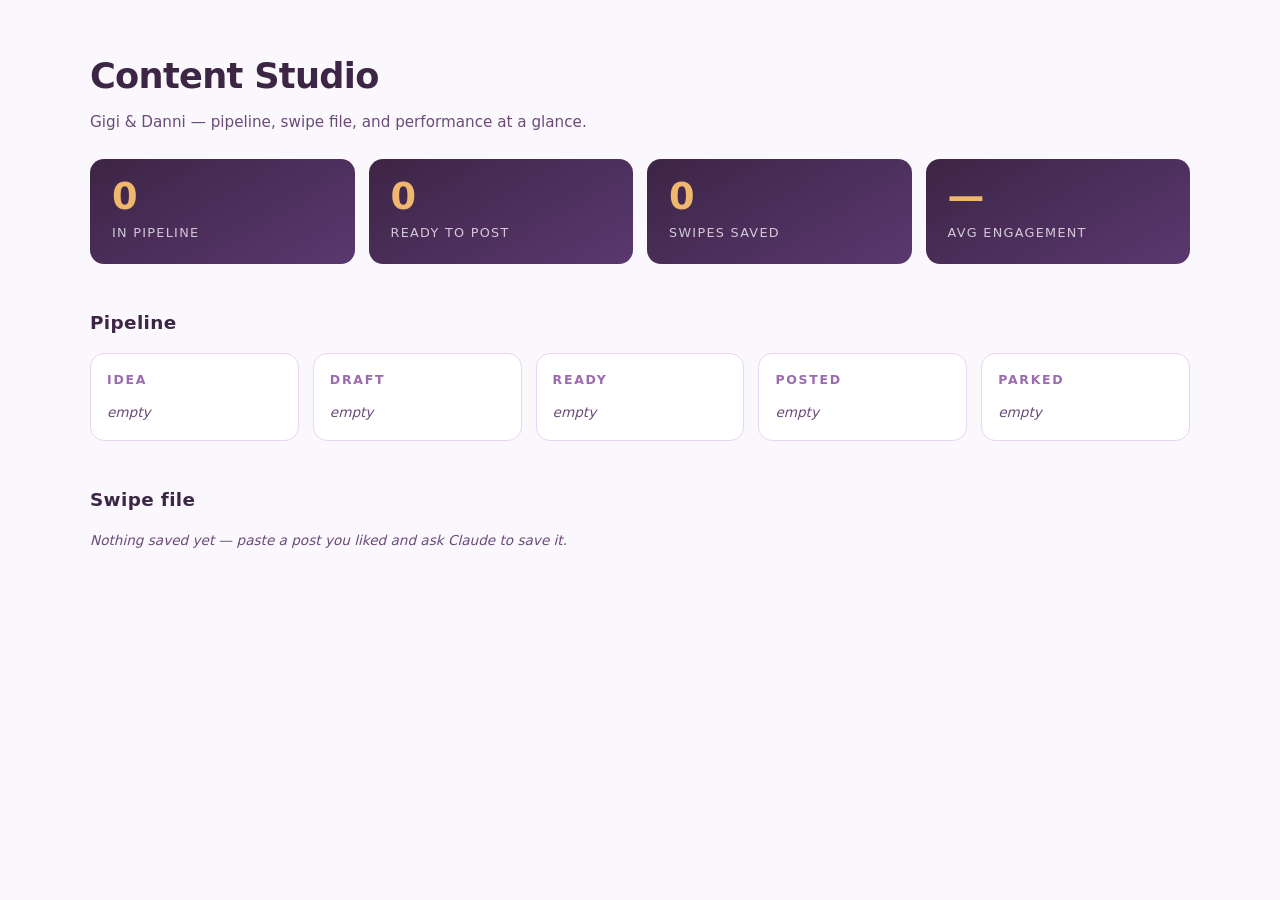
==== studio/dashboard.html @ fd9be827 "Add Content Studio: a self-hosted personal brand tool as a Claude skill Builds a Kleo-style content " ====
<!DOCTYPE html>
<html lang="en">
<head>
<meta charset="UTF-8">
<meta name="viewport" content="width=device-width, initial-scale=1.0">
<title>Content Studio — Gigi &amp; Danni</title>
<style>
  :root{
    --plum:#3d2545; --violet:#5a3870; --gold:#f0b86e; --lavender-mist:#f5eff8;
    --ghost-white:#faf8fc; --muted-plum:#6b4a7a; --soft-lilac:#c8a8d8;
    --light-lilac:#e8d5f0; --medium-purple:#9b6bb0;
  }
  *,*::before,*::after{margin:0;padding:0;box-sizing:border-box}
  body{
    font-family:'Inter',system-ui,-apple-system,sans-serif;
    background:var(--ghost-white); color:var(--plum);
    line-height:1.6; padding:48px 32px 80px;
  }
  .wrap{max-width:1100px;margin:0 auto}
  h1{font-family:'Space Grotesk',system-ui,sans-serif;font-size:2.2rem;letter-spacing:-.02em}
  h1 .amp{color:var(--gold)}
  .sub{color:var(--muted-plum);margin-top:6px;font-size:.95rem}
  h2{font-family:'Space Grotesk',system-ui,sans-serif;font-size:1.15rem;
     margin:44px 0 16px;letter-spacing:.02em}

  .err{background:#fff;border:2px solid var(--gold);border-radius:14px;
       padding:24px;margin-top:28px}
  .err code{background:var(--light-lilac);padding:3px 8px;border-radius:6px;
            font-size:.88rem;display:inline-block;margin-top:8px}

  .stats{display:grid;grid-template-columns:repeat(auto-fit,minmax(150px,1fr));
         gap:14px;margin-top:24px}
  .stat{background:linear-gradient(150deg,var(--plum),var(--violet));
        color:var(--lavender-mist);border-radius:14px;padding:20px 22px}
  .stat .n{font-family:'Space Grotesk',system-ui,sans-serif;font-size:2.3rem;
           font-weight:700;line-height:1;color:var(--gold)}
  .stat .l{font-size:.8rem;letter-spacing:.1em;text-transform:uppercase;
           opacity:.8;margin-top:8px}

  .board{display:grid;grid-template-columns:repeat(auto-fit,minmax(200px,1fr));gap:14px}
  .col{background:#fff;border-radius:14px;padding:16px;border:1px solid var(--light-lilac)}
  .col h3{font-family:'Space Grotesk',system-ui,sans-serif;font-size:.78rem;
          letter-spacing:.14em;text-transform:uppercase;color:var(--medium-purple);
          margin-bottom:12px}
  .card{background:var(--ghost-white);border-left:3px solid var(--soft-lilac);
        border-radius:8px;padding:11px 13px;margin-bottom:9px;font-size:.9rem}
  .card.ready{border-left-color:var(--gold)}
  .card.posted{border-left-color:var(--medium-purple)}
  .card .meta{font-size:.74rem;color:var(--muted-plum);margin-top:5px;
              display:flex;gap:10px;flex-wrap:wrap}
  .empty{color:var(--muted-plum);font-size:.85rem;font-style:italic}

  .swipe{background:#fff;border:1px solid var(--light-lilac);border-radius:14px;
         padding:18px 20px;margin-bottom:12px}
  .swipe .who{font-family:'Space Grotesk',system-ui,sans-serif;font-weight:600}
  .swipe .why{margin-top:8px;font-size:.92rem}
  .swipe .why b{color:var(--medium-purple);letter-spacing:.08em;font-size:.72rem}
  .swipe .txt{margin-top:10px;font-size:.86rem;color:var(--muted-plum);
              border-left:2px solid var(--light-lilac);padding-left:12px}
  .tags{margin-top:10px;display:flex;gap:6px;flex-wrap:wrap}
  .tag{background:var(--light-lilac);color:var(--plum);border-radius:100px;
       padding:3px 11px;font-size:.72rem;letter-spacing:.04em}
</style>
</head>
<body>
<div class="wrap">
  <h1>Content Studio</h1>
  <p class="sub">Gigi <span class="amp">&amp;</span> Danni — pipeline, swipe file, and performance at a glance.</p>
  <div id="out"></div>
</div>

<script>
const STATUSES = ['idea','draft','ready','posted','parked'];
const esc = s => String(s ?? '').replace(/[&<>"]/g, c =>
  ({'&':'&amp;','<':'&lt;','>':'&gt;','"':'&quot;'}[c]));

async function load(path){
  const res = await fetch(path, {cache:'no-store'});
  if(!res.ok) throw new Error(path + ' → ' + res.status);
  return res.json();
}

function engagement(p){
  const m = p.metrics || {};
  return (m.likes||0) + (m.comments||0) + (m.reposts||0);
}

function render(posts, swipes){
  const out = document.getElementById('out');
  const logged = posts.filter(p => (p.metrics||{}).likes !== undefined);
  const avg = logged.length
    ? Math.round(logged.reduce((a,p)=>a+engagement(p),0)/logged.length) : '—';

  let html = `<div class="stats">
    <div class="stat"><div class="n">${posts.length}</div><div class="l">in pipeline</div></div>
    <div class="stat"><div class="n">${posts.filter(p=>p.status==='ready').length}</div><div class="l">ready to post</div></div>
    <div class="stat"><div class="n">${swipes.length}</div><div class="l">swipes saved</div></div>
    <div class="stat"><div class="n">${avg}</div><div class="l">avg engagement</div></div>
  </div>`;

  html += '<h2>Pipeline</h2><div class="board">';
  for(const st of STATUSES){
    const items = posts.filter(p => p.status === st)
      .sort((a,b)=>(a.date||'9999').localeCompare(b.date||'9999'));
    html += `<div class="col"><h3>${st}</h3>`;
    html += items.length ? items.map(p => `
      <div class="card ${esc(p.status)}">
        ${esc(p.title)}
        <div class="meta">
          <span>${esc(p.date || 'no date')}</span>
          <span>${esc(p.platform || '')}</span>
          ${p.template ? `<span>T${esc(p.template)}</span>` : ''}
          ${engagement(p) ? `<span>♥ ${engagement(p)}</span>` : ''}
        </div>
      </div>`).join('') : '<p class="empty">empty</p>';
    html += '</div>';
  }
  html += '</div>';

  html += '<h2>Swipe file</h2>';
  html += swipes.length ? [...swipes].reverse().map(s => `
    <div class="swipe">
      <div class="who">${esc(s.author || 'unknown')}
        <span style="font-weight:400;color:var(--muted-plum);font-size:.8rem">
          ${esc(s.saved_at || '')}</span></div>
      <div class="why"><b>WHY IT WORKED</b><br>${esc(s.why)}</div>
      ${s.text ? `<div class="txt">${esc(s.text).slice(0,320)}${s.text.length>320?'…':''}</div>` : ''}
      <div class="tags">${(s.tags||[]).map(t=>`<span class="tag">${esc(t)}</span>`).join('')}</div>
    </div>`).join('')
    : '<p class="empty">Nothing saved yet — paste a post you liked and ask Claude to save it.</p>';

  out.innerHTML = html;
}

Promise.all([load('calendar/posts.json'), load('swipe/swipes.json')])
  .then(([p, s]) => render(p.posts || [], s.swipes || []))
  .catch(err => {
    document.getElementById('out').innerHTML = `<div class="err">
      <strong>Couldn't load the studio data.</strong>
      <p style="margin-top:8px;font-size:.92rem">Browsers block <code>fetch</code> on
      <code>file://</code> URLs, so this page needs to be served. From the repo root run:</p>
      <code>python3 -m http.server 8000 --directory studio</code>
      <p style="margin-top:12px;font-size:.92rem">then open
      <a href="http://localhost:8000/dashboard.html">localhost:8000/dashboard.html</a>.</p>
      <p style="margin-top:12px;font-size:.8rem;color:var(--muted-plum)">${esc(err.message)}</p>
    </div>`;
  });
</script>
</body>
</html>
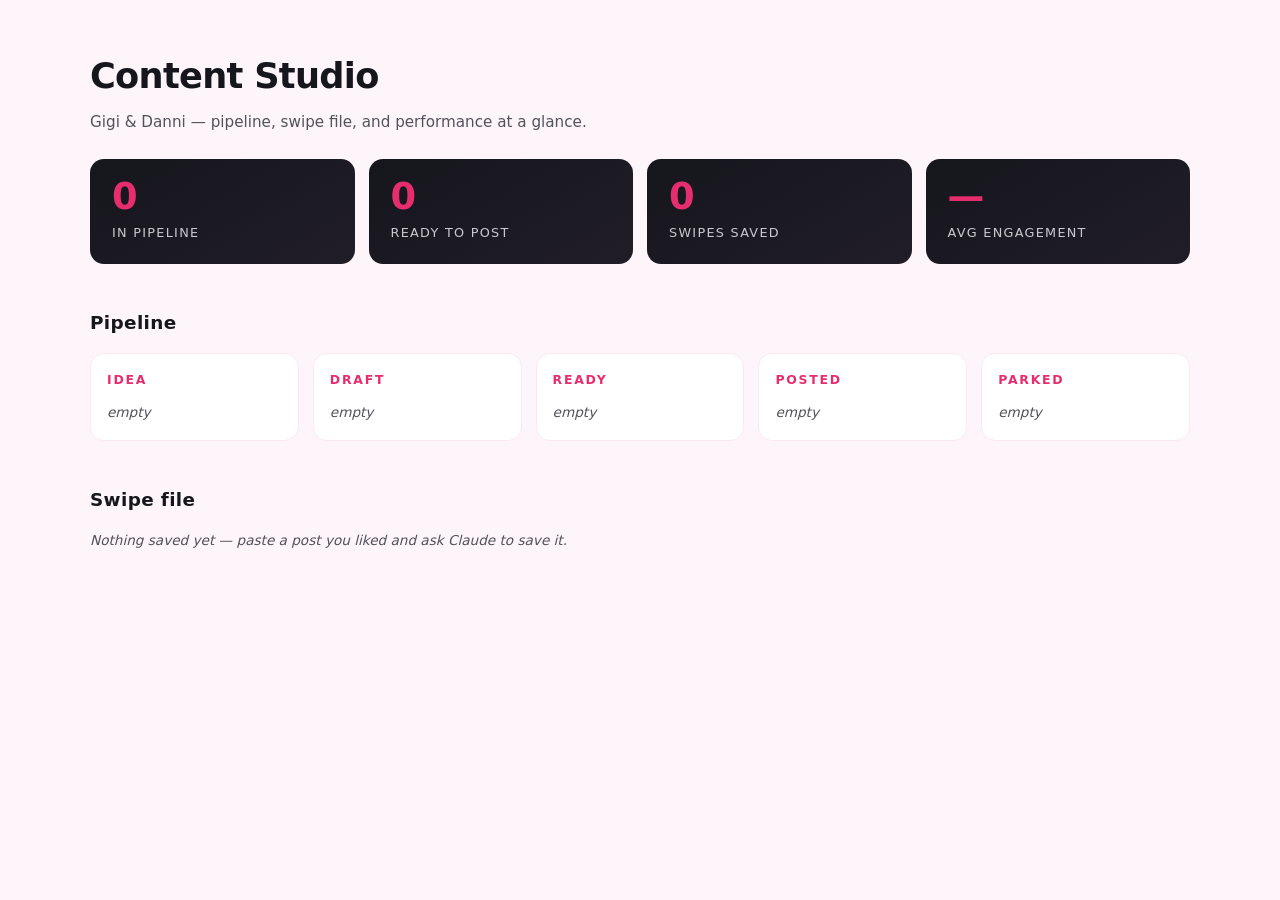
==== commit 1d7cf130: "Rebrand the Content Studio to the 2026 black/pink identity The live gigianddanni.com was rebranded a" ====
--- a/studio/dashboard.html
+++ b/studio/dashboard.html
@@ -5,10 +5,15 @@
 <meta name="viewport" content="width=device-width, initial-scale=1.0">
 <title>Content Studio — Gigi &amp; Danni</title>
 <style>
+  /* Palette mirrored from .claude/skills/content-studio/assets/brand-tokens.css
+     — that file is the source of truth. It's duplicated here because this page
+     is served from studio/ and can't reach outside it. Update both on a
+     rebrand. Variable names are legacy; the VALUES carry the 2026 black/pink
+     brand: --plum=ink, --gold=accent pink, --ghost-white=blush ground. */
   :root{
-    --plum:#3d2545; --violet:#5a3870; --gold:#f0b86e; --lavender-mist:#f5eff8;
-    --ghost-white:#faf8fc; --muted-plum:#6b4a7a; --soft-lilac:#c8a8d8;
-    --light-lilac:#e8d5f0; --medium-purple:#9b6bb0;
+    --plum:#16161d; --violet:#201d26; --gold:#e62e6f; --lavender-mist:#f7f5f8;
+    --ghost-white:#fdf5f9; --muted-plum:#52525b; --soft-lilac:#f3c2d6;
+    --light-lilac:#fbe9f1; --medium-purple:#e62e6f;
   }
   *,*::before,*::after{margin:0;padding:0;box-sizing:border-box}
   body{
@@ -17,10 +22,10 @@
     line-height:1.6; padding:48px 32px 80px;
   }
   .wrap{max-width:1100px;margin:0 auto}
-  h1{font-family:'Space Grotesk',system-ui,sans-serif;font-size:2.2rem;letter-spacing:-.02em}
+  h1{font-family:'Archivo Black','Arial Black',system-ui,sans-serif;font-size:2.2rem;letter-spacing:-.02em}
   h1 .amp{color:var(--gold)}
   .sub{color:var(--muted-plum);margin-top:6px;font-size:.95rem}
-  h2{font-family:'Space Grotesk',system-ui,sans-serif;font-size:1.15rem;
+  h2{font-family:'Archivo Black','Arial Black',system-ui,sans-serif;font-size:1.15rem;
      margin:44px 0 16px;letter-spacing:.02em}
 
   .err{background:#fff;border:2px solid var(--gold);border-radius:14px;
@@ -32,14 +37,14 @@
          gap:14px;margin-top:24px}
   .stat{background:linear-gradient(150deg,var(--plum),var(--violet));
         color:var(--lavender-mist);border-radius:14px;padding:20px 22px}
-  .stat .n{font-family:'Space Grotesk',system-ui,sans-serif;font-size:2.3rem;
+  .stat .n{font-family:'Archivo Black','Arial Black',system-ui,sans-serif;font-size:2.3rem;
            font-weight:700;line-height:1;color:var(--gold)}
   .stat .l{font-size:.8rem;letter-spacing:.1em;text-transform:uppercase;
            opacity:.8;margin-top:8px}
 
   .board{display:grid;grid-template-columns:repeat(auto-fit,minmax(200px,1fr));gap:14px}
   .col{background:#fff;border-radius:14px;padding:16px;border:1px solid var(--light-lilac)}
-  .col h3{font-family:'Space Grotesk',system-ui,sans-serif;font-size:.78rem;
+  .col h3{font-family:'Archivo Black','Arial Black',system-ui,sans-serif;font-size:.78rem;
           letter-spacing:.14em;text-transform:uppercase;color:var(--medium-purple);
           margin-bottom:12px}
   .card{background:var(--ghost-white);border-left:3px solid var(--soft-lilac);
@@ -52,7 +57,7 @@
 
   .swipe{background:#fff;border:1px solid var(--light-lilac);border-radius:14px;
          padding:18px 20px;margin-bottom:12px}
-  .swipe .who{font-family:'Space Grotesk',system-ui,sans-serif;font-weight:600}
+  .swipe .who{font-family:'Archivo Black','Arial Black',system-ui,sans-serif;font-weight:600}
   .swipe .why{margin-top:8px;font-size:.92rem}
   .swipe .why b{color:var(--medium-purple);letter-spacing:.08em;font-size:.72rem}
   .swipe .txt{margin-top:10px;font-size:.86rem;color:var(--muted-plum);
